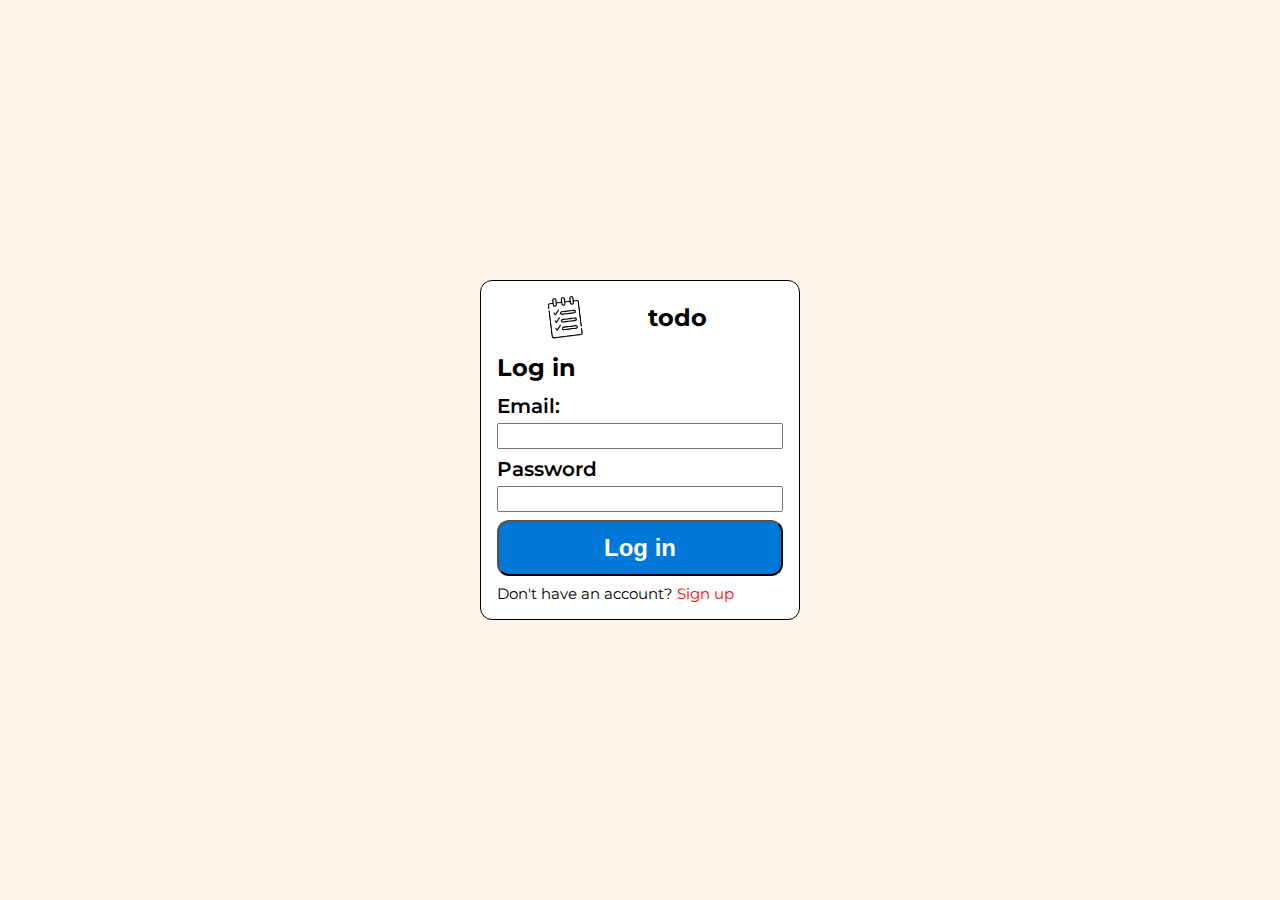
==== html/login.html @ 48758547 "init" ====
<!DOCTYPE html>
<html lang="en">
<head>
    <meta charset="UTF-8">
    <meta http-equiv="X-UA-Compatible" content="IE=edge">
    <meta name="viewport" content="width=device-width, initial-scale=1.0">
    <link rel="stylesheet" href="../css/styles.css">
    <link rel="stylesheet" href="../css/login.css">
    <title>Log in</title>
</head>
<body class="auth-body">
    <main class="auth-main">
        <div class="logo">
            <img class="logo-img logo-img-small" src="../images/logo.png">
            <p class="logo-name">todo</p>
        </div>
        <p class="auth-name">Log in</p>
        <form class="auth-form" action="login.html" method="POST">
            <p>Email:</p>
            <input type="email" name="email" value="">
            <p>Password</p>
            <input class='form-input' type="password" name="password" value="">
            <button class="button" id="login-button" type="submit" name="button">Log in</button>
        </form>
        <p class="auth-text">Don't have an account? <a href="../html/signup.html"><span class="auth-link">Sign up</span></a></p>
    </main>    
</body> 
</html>
---- css/styles.css ----
@import url('https://fonts.googleapis.com/css2?family=Montserrat:wght@400;500;600;700;800&display=swap');

* {
    box-sizing: border-box;
    margin: 0;
    padding: 0;
}

body {
    font-family: 'Montserrat', sans-serif;
    font-size: 16px;
    color: black;
    min-height: 100vh;
    /* height: 100%;
    width: 100%; */
}

.border {
    border: 2px solid;
}

.background {
    background-color: blue;
}

img {
    object-fit: contain;
}

a {
    text-decoration: none;
}

header.header {
    background-color: #F3F2F1;
    height: 60px;
}

.container {    
    display: flex;
    justify-content: space-between;
    max-width: 1200px;
    height: 100%;
    margin: 0 auto;
    padding: 0 40px;
}

.logo {
    display: flex;
    justify-content: center;
    align-items: center;
    color: inherit;
}

.logo-img {
    rotate: -7deg;
}

.logo-img-small {
    height: 40px;
}

.logo-name {
    margin-left: 1rem;
    font-weight: 700;
    font-size: x-large;
}

.navbar {
    display: flex;
    align-items: center;
}

.navbar ul {
    display: flex;
    list-style: none;
    margin: 0;
    padding: 0;
}

.navbar a {
    color: inherit;
    text-decoration: none;
    padding: 1rem;
    font-weight: 500;
    font-size: larger;
}

.navbar a:hover, .logo-name:hover {
    color: red;
}

.button {
    color: white;
    background-color: #0078D7;
    padding: 0.75rem 2.25rem;
    border-radius: 0.75rem;
    text-decoration: none;
    font-weight: 600;
    font-size: 1.5em;
}

.full-height-grow {
    display: flex;
    flex-direction: column;
}

.auth-body {
    /* height: 100%; */
    display: flex;
    justify-content: center;
    align-items: center;
    background-color: #FFF4EA;
    /* padding: 0.1rem, 0; */
}

.auth-main {
    width: 320px;
    background-color: white;
    border: 1px solid black;
    border-radius: 0.75rem;
    padding: 1rem;
}

.auth-form{
    display: flex;
    align-items: center;
    justify-content: center;
    flex-direction: column;
    width: 100%;
}

.auth-form input {
    height: 26px;
}

/* .auth-main > div, .auth-main > p {
    margin-bottom: 0.5rem;
}

.auth-form input {
    margin-bottom: 0.5rem;
} */

.auth-main * {
    width: 100%;
}

.auth-name {
    font-weight: 700;
    font-size: 1.5em;
    margin-top: 1rem;
    margin-bottom: 0.75rem;
}

.auth-form p {
    font-weight: 600;
    font-size: 1.25em;
    margin-bottom: 0.3rem;
}

.auth-form input {
    margin-bottom: 0.5rem;
    font-size: 1.25em;
}

.auth-form button {
    margin-bottom: 0.5rem;
}

.auth-text {
    font-size: 0.95em;
}

.auth-link {
    color: red;
}

.auth-link:hover {
    color: blue;
}
---- css/login.css ----
.logo-name:hover {
    color: black;
}
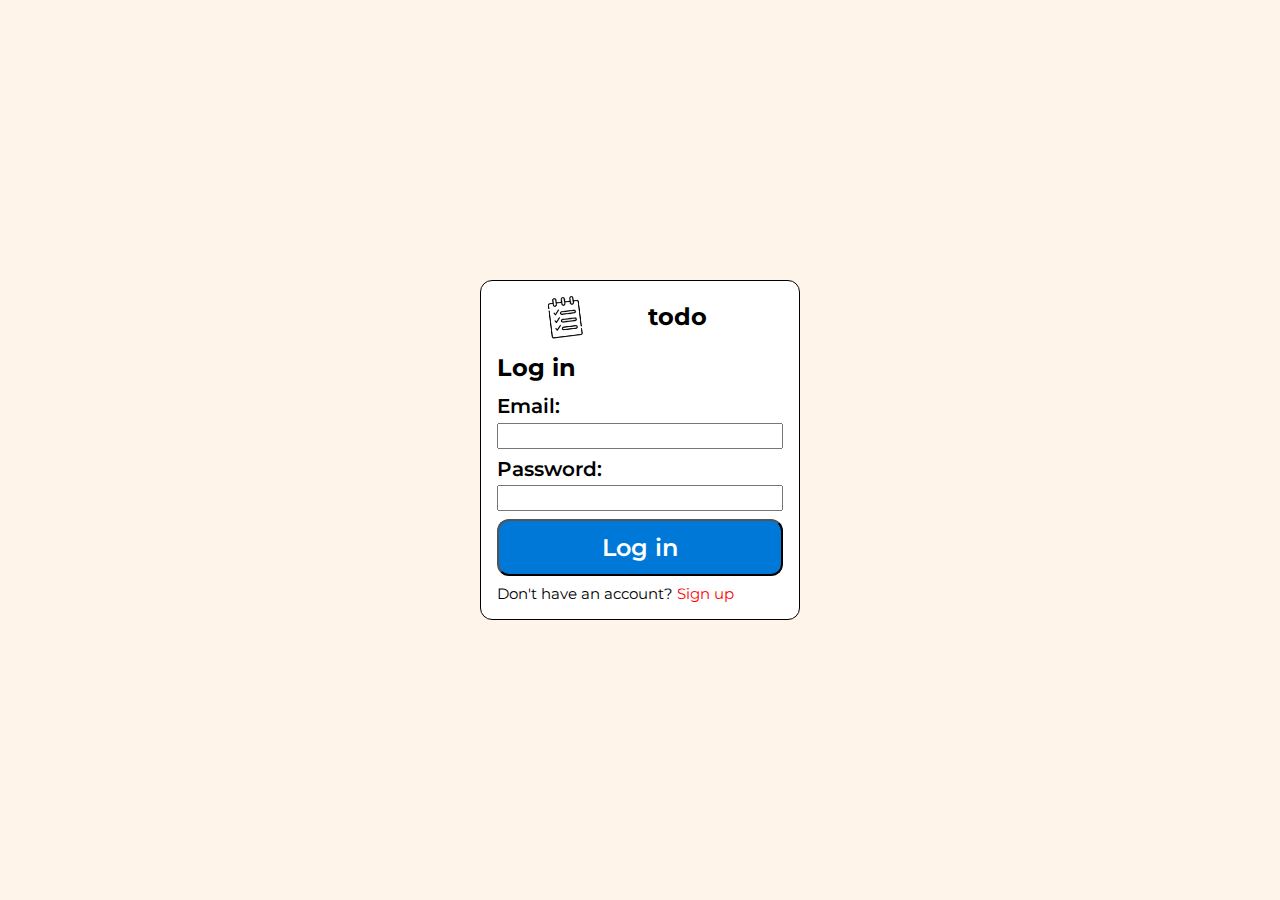
==== commit ba58164e: "upd" ====
--- a/html/login.html
+++ b/html/login.html
@@ -15,11 +15,11 @@
             <p class="logo-name">todo</p>
         </div>
         <p class="auth-name">Log in</p>
-        <form class="auth-form" action="login.html" method="POST">
-            <p>Email:</p>
-            <input type="email" name="email" value="">
-            <p>Password</p>
-            <input class='form-input' type="password" name="password" value="">
+        <form class="auth-form" action="main.html" method="POST">
+            <label for="login-email">Email:</label>
+            <input type="email" id="login-email" name="email" value="">
+            <label for="login-password">Password:</label>
+            <input type="password" id="login-password" name="password" value="">
             <button class="button" id="login-button" type="submit" name="button">Log in</button>
         </form>
         <p class="auth-text">Don't have an account? <a href="../html/signup.html"><span class="auth-link">Sign up</span></a></p>
--- a/css/styles.css
+++ b/css/styles.css
@@ -96,6 +96,7 @@
     padding: 0.75rem 2.25rem;
     border-radius: 0.75rem;
     text-decoration: none;
+    font-family: inherit;
     font-weight: 600;
     font-size: 1.5em;
 }
@@ -153,7 +154,7 @@
     margin-bottom: 0.75rem;
 }
 
-.auth-form p {
+.auth-form label {
     font-weight: 600;
     font-size: 1.25em;
     margin-bottom: 0.3rem;
